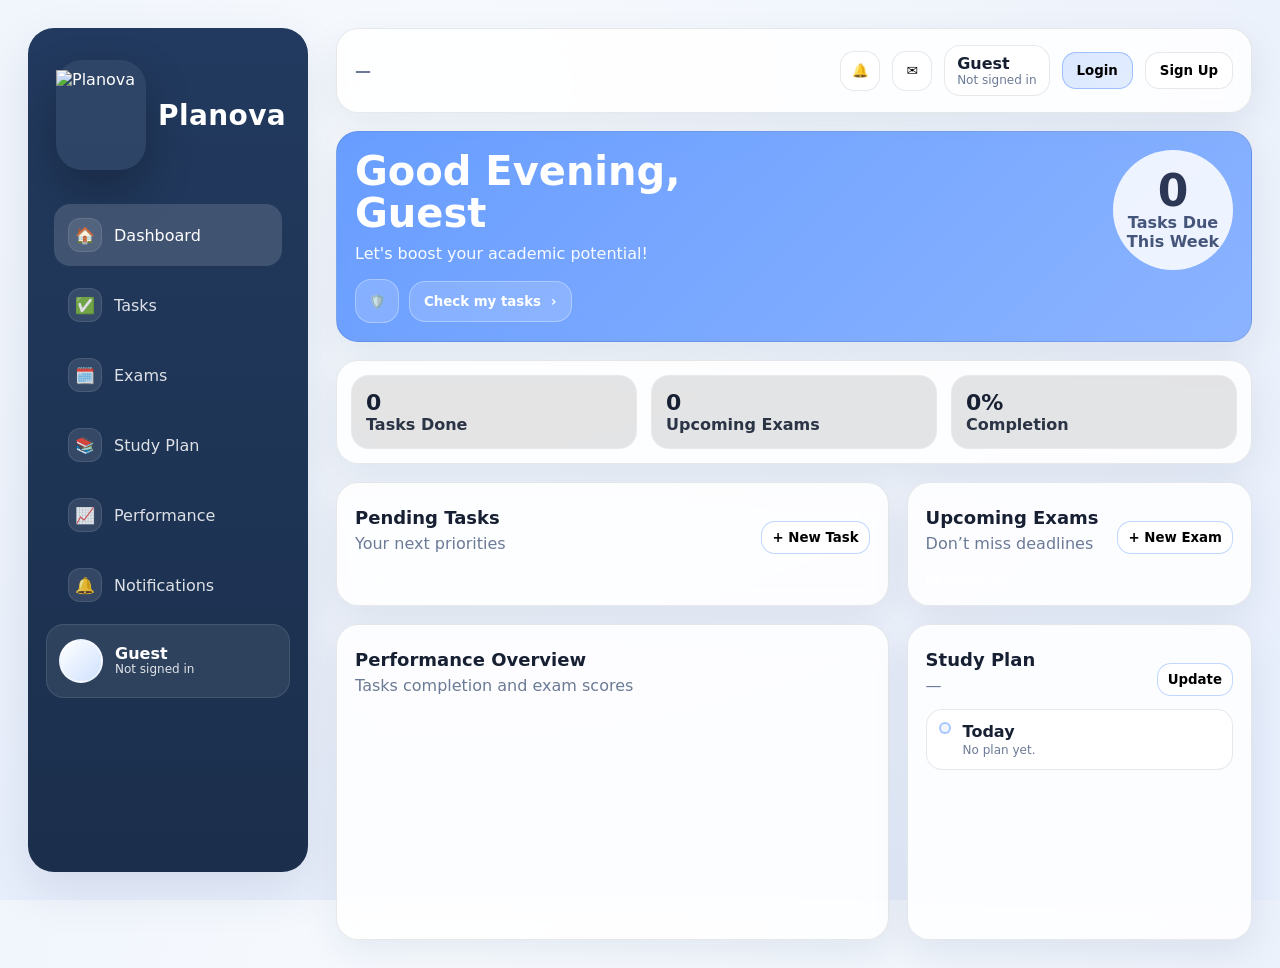
==== index.html @ 7763857a "Add files via upload" ====
<!DOCTYPE html>
<html lang="en">
<head>
  <meta charset="UTF-8" />
  <meta name="viewport" content="width=device-width, initial-scale=1.0" />
  <title>Planova - Dashboard</title>
  <link rel="stylesheet" href="styles.css" />
</head>
<body data-page="Dashboard">
  <div class="layout">
    <aside class="sidebar">
  <div class="brand">
    <div class="brand-badge">
      <img src="assets/logo.png" alt="Planova" class="site-logo" />
    </div>
    <h1>Planova</h1>
  </div>

  <nav class="nav">
    <a class="active" href="index.html"><span class="icon">🏠</span><span>Dashboard</span></a>
    <a href="tasks.html"><span class="icon">✅</span><span>Tasks</span></a>
    <a href="exams.html"><span class="icon">🗓️</span><span>Exams</span></a>
    <a href="study-plan.html"><span class="icon">📚</span><span>Study Plan</span></a>
    <a href="performance.html"><span class="icon">📈</span><span>Performance</span></a>
    <a href="notifications.html"><span class="icon">🔔</span><span>Notifications</span></a>
  </nav>

  <div class="profile-mini">
    <div class="avatar" id="avatarMini" title="Edit Profile" style="cursor:pointer;"></div>
    <div class="meta">
      <div class="name" id="sidebarName" title="Edit Profile" style="cursor:pointer;">Guest</div>
      <div class="email" id="sidebarEmail">Not signed in</div>
    </div>
  </div>
</aside>

    <main class="main">
      <header class="topbar">
        <div class="top-left">
          <div class="datetime" id="dateTime">—</div>
        </div>

        <div class="top-right">
          <button class="icon-btn" id="btnOpenNotifications" title="Notifications">🔔</button>
          <button class="icon-btn" id="btnOpenMail" title="Contact">✉️</button>

          <div class="user-chip">
            <div>
              <div class="u-name" id="userName">Guest</div>
              <div class="u-email" id="userEmail">Not signed in</div>
            </div>
          </div>

          <button class="pill-btn primary" id="btnLogin" type="button">Login</button>
          <button class="pill-btn" id="btnSignup" type="button">Sign Up</button>
          <button class="pill-btn" id="btnLogout" type="button" style="display:none;">Logout</button>
        </div>
      </header>

      <!-- PAGE CONTENT START -->

      <section class="card hero">
        <div class="hero-left">
          <h1>Good Evening,<br><span id="welcomeName">Guest</span></h1>
          <p>Let's boost your academic potential!</p>
          <div class="hero-actions">
            <button class="mini" type="button" title="Shield">🛡️</button>
            <button class="cta" type="button" onclick="location.href='tasks.html'">Check my tasks <span>›</span></button>
          </div>
        </div>

        <div class="ring">
          <div style="text-align:center">
            <div class="big" id="tasksDueCount">0</div>
            <div class="small">Tasks Due<br/>This Week</div>
          </div>
        </div>
      </section>

      <section class="card" style="padding:14px">
        <div class="grid3">
          <div class="stat">
            <div class="num" id="statDone">0</div>
            <div class="lab">Tasks Done</div>
          </div>
          <div class="stat">
            <div class="num" id="statExams">0</div>
            <div class="lab">Upcoming Exams</div>
          </div>
          <div class="stat">
            <div class="num" id="statCompletion">0%</div>
            <div class="lab">Completion</div>
          </div>
        </div>
      </section>

      <section class="content">
  <div class="card">
    <div class="toolbar">
      <div>
        <h2>Pending Tasks</h2>
        <div class="sub">Your next priorities</div>
      </div>
      <button class="small-btn primary" id="btnAddTask" type="button">+ New Task</button>
    </div>
    <div class="list" id="tasksList"></div>
    <div class="helper" id="tasksEmpty">No tasks yet. Add one!</div>
  </div>

  <div class="card">
    <div class="toolbar">
      <div>
        <h2>Upcoming Exams</h2>
        <div class="sub">Don’t miss deadlines</div>
      </div>
      <button class="small-btn primary" id="btnAddExam" type="button">+ New Exam</button>
    </div>
    <div class="list" id="examsList"></div>
    <div class="helper" id="examsEmpty">No exams yet.</div>
  </div>

  <div class="card">
    <div class="toolbar">
      <div>
        <h2>Performance Overview</h2>
        <div class="sub">Tasks completion and exam scores</div>
      </div>
    </div>
    <div style="height:200px; margin-top:12px;">
      <canvas id="dashboardPerformanceChart"></canvas>
    </div>
  </div>

  <div class="card">
    <div class="toolbar">
      <div>
        <h2>Study Plan</h2>
        <div class="sub" id="planRange">—</div>
      </div>
      <button class="small-btn primary" id="btnEditPlan" type="button">Update</button>
    </div>
    <div class="item" style="align-items:flex-start">
      <div class="left" style="align-items:flex-start">
        <div class="dot"></div>
        <div>
          <div class="title">Today</div>
          <div class="meta" id="planText">No plan yet.</div>
        </div>
      </div>
    </div>
  </div>
</section>      <!-- PAGE CONTENT END -->
    </main>
  </div>

  <!-- Auth Modal -->
  <div class="modal-overlay" id="authOverlay" aria-hidden="true">
    <div class="modal" role="dialog" aria-modal="true" aria-labelledby="authTitle">
      <div class="head">
        <h3 id="authTitle">Account</h3>
        <button class="close" id="authClose" type="button">✕</button>
      </div>

      <div class="tabs">
        <button class="tab active" id="tabLogin" type="button">Login</button>
        <button class="tab" id="tabSignup" type="button">Sign Up</button>
        <button class="tab" id="tabForgot" type="button">Forgot?</button>
      </div>

      <div class="notice" id="authNotice"></div>

      <form id="authForm" autocomplete="on">
        <div class="form" id="signupExtra" style="display:none;">
          <div class="field">
            <div class="label">Full name</div>
            <input class="input" id="authFullName" placeholder="e.g., Sarah Ahmed" />
            <div class="helper">This will be shown across the app.</div>
          </div>
          <div></div>
        </div>

        <div class="form">
          <div class="field">
            <div class="label">Email</div>
            <input class="input" id="authEmail" type="email" placeholder="you@example.com" required />
          </div>
          <div class="field">
            <div class="label">Password</div>
            <input class="input" id="authPassword" type="password" placeholder="••••••••" required />
          </div>
        </div>

        <!-- Forgot Password section -->
        <div id="forgotSection" style="display:none;">
          <div class="form single">
            <div class="field">
              <div class="label">Enter your email</div>
              <input class="input" id="forgotEmail" type="email" placeholder="you@example.com" />
              <div class="helper">We'll send a reset link to your email.</div>
            </div>
          </div>
          <div class="actions">
            <button class="btn" id="forgotCancel" type="button">Cancel</button>
            <button class="btn primary" id="forgotSubmit" type="button">Send Reset Link</button>
          </div>
        </div>

        <div id="loginSignupSection">
          <div class="actions">
            <button class="btn" id="authCancel" type="button">Cancel</button>
            <button class="btn primary" id="authSubmit" type="submit">Login</button>
          </div>
        </div>
      </form>
    </div>
  </div>

  <!-- Task Modal -->
  <div class="modal-overlay" id="taskOverlay" aria-hidden="true">
    <div class="modal" role="dialog" aria-modal="true">
      <div class="head">
        <h3>New Task</h3>
        <button class="close" id="taskClose" type="button">✕</button>
      </div>

      <div class="notice" id="taskNotice"></div>

      <form id="taskForm">
        <div class="form">
          <div class="field">
            <div class="label">Title</div>
            <input class="input" id="taskTitle" required placeholder="e.g., Math homework" />
          </div>
          <div class="field">
            <div class="label">Due date</div>
            <input class="input" id="taskDue" type="date" />
          </div>
          <div class="field">
            <div class="label">Priority</div>
            <select class="input" id="taskPriority">
              <option value="normal">Normal</option>
              <option value="high">High</option>
              <option value="low">Low</option>
            </select>
          </div>
          <div class="field">
            <div class="label">Progress (%)</div>
            <input class="input" id="taskProgress" type="number" min="0" max="100" value="0" />
          </div>
        </div>

        <div class="actions">
          <button class="btn" id="taskCancel" type="button">Cancel</button>
          <button class="btn primary" id="taskSave" type="submit">Save</button>
        </div>
      </form>
    </div>
  </div>

  <!-- Exam Modal -->
  <div class="modal-overlay" id="examOverlay" aria-hidden="true">
    <div class="modal" role="dialog" aria-modal="true">
      <div class="head">
        <h3>New Exam</h3>
        <button class="close" id="examClose" type="button">✕</button>
      </div>

      <div class="notice" id="examNotice"></div>

      <form id="examForm">
        <div class="form">
          <div class="field">
            <div class="label">Subject</div>
            <input class="input" id="examSubject" required placeholder="e.g., Calculus II" />
          </div>
          <div class="field">
            <div class="label">Exam date</div>
            <input class="input" id="examDate" type="date" required />
          </div>
          <div class="field">
            <div class="label">Reminder (optional)</div>
            <input class="input" id="examReminder" type="datetime-local" />
          </div>
          <div class="field">
            <div class="label">Score (optional)</div>
            <input class="input" id="examScore" type="number" min="0" max="100" placeholder="e.g., 85" />
          </div>
        </div>

        <div class="actions">
          <button class="btn" id="examCancel" type="button">Cancel</button>
          <button class="btn primary" id="examSave" type="submit">Save</button>
        </div>
      </form>
    </div>
  </div>

  <!-- Study Plan Modal -->
  <div class="modal-overlay" id="planOverlay" aria-hidden="true">
    <div class="modal" role="dialog" aria-modal="true">
      <div class="head">
        <h3>Update Study Plan</h3>
        <button class="close" id="planClose" type="button">✕</button>
      </div>

      <div class="notice" id="planNotice"></div>

      <form id="planForm">
        <div class="form">
          <div class="field">
            <div class="label">Start date</div>
            <input class="input" id="planStart" type="date" required />
          </div>
          <div class="field">
            <div class="label">End date</div>
            <input class="input" id="planEnd" type="date" required />
          </div>
        </div>
        <div class="field" style="margin-top:12px;">
          <div class="label">Plan details</div>
          <textarea class="input" id="planDetails" rows="5" placeholder="Write your plan..." style="resize:vertical"></textarea>
        </div>

        <div class="actions">
          <button class="btn" id="planCancel" type="button">Cancel</button>
          <button class="btn primary" id="planSave" type="submit">Save</button>
        </div>
      </form>
    </div>
  </div>

  <!-- Profile Modal -->
  <div class="modal-overlay" id="profileOverlay" aria-hidden="true">
    <div class="modal" role="dialog" aria-modal="true">
      <div class="head">
        <h3>Edit Profile</h3>
        <button class="close" id="profileClose" type="button">2715</button>
      </div>
      <div class="notice" id="profileNotice"></div>
      <form id="profileForm">
        <div style="display:flex;align-items:center;gap:16px;margin-bottom:16px;">
          <div style="width:72px;height:72px;border-radius:50%;overflow:hidden;border:2px solid rgba(255,255,255,.25);background:linear-gradient(135deg,#ffffff,#cfe1ff);flex-shrink:0;">
            <img id="profileAvatarPreview" src="" alt="Avatar" style="width:100%;height:100%;object-fit:cover;display:none;" />
          </div>
          <div>
            <div class="label">Profile Photo</div>
            <label style="display:inline-block;margin-top:6px;padding:8px 12px;border-radius:12px;border:1px solid rgba(255,255,255,.18);background:rgba(255,255,255,.10);color:#fff;font-size:13px;font-weight:700;cursor:pointer;">
              Choose Photo
              <input type="file" id="profileAvatarInput" accept="image/*" style="display:none;" />
            </label>
            <div class="helper">JPG, PNG 2014 max 2MB</div>
          </div>
        </div>
        <div class="form">
          <div class="field"><div class="label">Full Name</div><input class="input" id="profileName" type="text" placeholder="e.g., Sarah Ahmed" /></div>
          <div class="field"><div class="label">Email</div><input class="input" id="profileEmail" type="email" disabled style="opacity:.6;cursor:not-allowed;" /></div>
          <div class="field"><div class="label">New Password</div><input class="input" id="profilePassword" type="password" placeholder="Leave blank to keep current" /></div>
          <div class="field"><div class="helper" style="margin-top:28px;">Min 6 characters</div></div>
        </div>
        <div class="actions">
          <button class="btn" id="profileCancel" type="button">Cancel</button>
          <button class="btn primary" type="submit">Save Changes</button>
        </div>
      </form>
    </div>
  </div>

  <!-- Supabase -->
  <script src="https://cdn.jsdelivr.net/npm/@supabase/supabase-js@2"></script>
  <script src="https://cdn.jsdelivr.net/npm/chart.js"></script>
  <script src="script.js"></script>
</body>
</html>
---- styles.css ----
:root{
  --bg:#eef3fb;
  --card:#ffffff;
  --nav:#223a5f;
  --nav2:#1b2f4c;
  --text:#172033;
  --muted:#6b7a96;
  --primary:#4f8dff;
  --primary2:#7aa8ff;
  --border:rgba(20,30,60,.10);
  --shadow: 0 18px 50px rgba(15, 35, 80, .10);
  --radius:22px;
}

*{box-sizing:border-box}
html,body{height:100%}
body{
  margin:0;
  font-family: ui-sans-serif, system-ui, -apple-system, Segoe UI, Roboto, "Helvetica Neue", Arial;
  color:var(--text);
  background: radial-gradient(1200px 900px at 35% 10%, #f7fbff 0%, var(--bg) 55%, #e7eefc 100%);
}

a{color:inherit; text-decoration:none}
button{font-family:inherit}
img{max-width:100%}

.layout{
  display:grid;
  grid-template-columns: 280px 1fr;
  min-height:100vh;
  gap:28px;
  padding:28px;
}

.sidebar{
  background: linear-gradient(180deg, var(--nav) 0%, var(--nav2) 100%);
  border-radius: 26px;
  padding: 26px 18px;
  color:#fff;
  box-shadow: var(--shadow);
  position:sticky;
  top:18px;
  height: calc(100vh - 56px);
  overflow:auto;
}

.brand{
  display:flex;
  align-items:center;
  gap:12px;
  padding: 6px 10px 18px 10px;
}

.brand h1{
  font-size:28px;
  margin:0;
  letter-spacing:.4px;
}

.nav{
  margin-top:8px;
  display:flex;
  flex-direction:column;
  gap:8px;
  padding: 8px;
}
.nav a{
  display:flex;
  align-items:center;
  gap:12px;
  padding: 14px 14px;
  border-radius: 16px;
  color: rgba(255,255,255,.85);
  transition:.2s ease;
}
.nav a:hover{background: rgba(255,255,255,.09); color:#fff}
.nav a.active{background: rgba(255,255,255,.14); color:#fff}
.nav .icon{
  width:34px;height:34px;border-radius:12px;
  display:grid;place-items:center;
  background: rgba(255,255,255,.10);
  border:1px solid rgba(255,255,255,.10);
}

.profile-mini{
  margin-top:auto;
  display:flex;
  align-items:center;
  gap:12px;
  padding: 14px 12px;
  border-radius: 18px;
  background: rgba(255,255,255,.08);
  border: 1px solid rgba(255,255,255,.10);
}
.avatar{
  width:44px;height:44px;border-radius:50%;
  background: linear-gradient(135deg,#ffffff,#cfe1ff);
  border:2px solid rgba(255,255,255,.45);
  cursor: pointer;
  transition: .18s ease;
}
.avatar:hover { opacity: .85; transform: scale(1.05); }
.profile-mini .meta{line-height:1.15}
.profile-mini .name{font-weight:700}
.profile-mini .email{opacity:.85;font-size:12px}

.main{
  display:flex;
  flex-direction:column;
  gap:18px;
}

.topbar{
  background: rgba(255,255,255,.85);
  border: 1px solid var(--border);
  border-radius: 22px;
  padding: 16px 18px;
  box-shadow: 0 12px 35px rgba(15,35,80,.08);
  display:flex;
  align-items:center;
  justify-content:space-between;
  backdrop-filter: blur(10px);
}

.top-left{
  display:flex; align-items:center; gap:12px;
}
.page-title{
  margin:0;
  font-size:22px;
}
.datetime{
  color:var(--muted);
  font-weight:600;
}

.top-right{
  display:flex;
  align-items:center;
  gap:12px;
}
.icon-btn{
  width:40px;height:40px;
  border-radius: 14px;
  border:1px solid var(--border);
  background: rgba(255,255,255,.80);
  display:grid;place-items:center;
  cursor:pointer;
  transition:.18s ease;
}
.icon-btn:hover{transform: translateY(-1px); box-shadow: 0 12px 22px rgba(15,35,80,.10)}
.pill-btn{
  padding: 10px 14px;
  border-radius: 14px;
  border: 1px solid var(--border);
  background: rgba(255,255,255,.80);
  cursor:pointer;
  font-weight:700;
  transition:.18s ease;
}
.pill-btn.primary{
  border-color: rgba(79,141,255,.45);
  background: linear-gradient(135deg, rgba(79,141,255,.20), rgba(122,168,255,.20));
}
.pill-btn:hover{transform: translateY(-1px); box-shadow: 0 12px 22px rgba(15,35,80,.10)}
.user-chip{
  display:flex; align-items:center; gap:10px;
  padding: 8px 12px;
  border-radius: 16px;
  border: 1px solid var(--border);
  background: rgba(255,255,255,.80);
}
.user-chip .u-name{font-weight:800}
.user-chip .u-email{color:var(--muted); font-size:12px}

.content{
  display:grid;
  grid-template-columns: 1.6fr 1fr;
  gap:18px;
}
.content.single{grid-template-columns: 1fr}
.card{
  background: rgba(255,255,255,.86);
  border:1px solid var(--border);
  border-radius: var(--radius);
  box-shadow: 0 12px 36px rgba(15,35,80,.08);
  backdrop-filter: blur(10px);
  padding:18px;
}
.card h2{margin:0 0 10px 0; font-size:18px}
.card .sub{color:var(--muted); margin-top:-4px; margin-bottom:14px}

.hero{
  display:flex;
  gap:16px;
  align-items:stretch;
  background: linear-gradient(135deg, rgba(79,141,255,.85), rgba(122,168,255,.85));
  color:#fff;
}
.hero-left{flex:1}
.hero h1{
  margin:0;
  font-size:40px;
  line-height:1.05;
}
.hero p{margin:10px 0 16px 0; opacity:.95}
.hero-actions{display:flex; gap:10px; align-items:center}
.hero-actions .mini{
  width:44px;height:44px;border-radius:16px;
  border:1px solid rgba(255,255,255,.30);
  background: rgba(255,255,255,.16);
}
.hero-actions .cta{
  display:flex; align-items:center; gap:10px;
  padding: 12px 14px;
  border-radius: 16px;
  border:1px solid rgba(255,255,255,.30);
  background: rgba(255,255,255,.16);
  color:#fff;
  font-weight:800;
  cursor:pointer;
}
.hero-actions .cta:hover{background: rgba(255,255,255,.22)}
.ring{
  width:120px;height:120px;border-radius:60px;
  background: rgba(255,255,255,.86);
  display:grid; place-items:center;
  color:#2b3755;
  margin-left:auto;
}
.ring .big{font-size:44px;font-weight:900; line-height:1}
.ring .small{font-weight:800;color:#46557a}

.grid3{
  display:grid;
  grid-template-columns: repeat(3, 1fr);
  gap:14px;
}
.stat{
  border-radius: 18px;
  border:1px solid rgba(255,255,255,.20);
  background: rgba(0,0,0,.10);
  padding:14px;
}
.stat .num{font-weight:900; font-size:22px}
.stat .lab{opacity:.9; font-weight:700}

.list{
  display:flex;
  flex-direction:column;
  gap:10px;
}
.item{
  padding: 12px 12px;
  border-radius: 16px;
  border: 1px solid var(--border);
  background: rgba(255,255,255,.80);
  display:flex;
  align-items:center;
  justify-content:space-between;
  gap:10px;
}
.item .left{display:flex; align-items:center; gap:12px}
.dot{
  width:12px;height:12px;border-radius:50%;
  border:2px solid rgba(79,141,255,.45);
  background: rgba(79,141,255,.08);
}
.item .title{font-weight:800}
.item .meta{color:var(--muted); font-size:12px; margin-top:2px}
.item .actions{display:flex; gap:8px}
.small-btn{
  padding: 8px 10px;
  border-radius: 14px;
  border: 1px solid var(--border);
  background: rgba(255,255,255,.85);
  cursor:pointer;
  font-weight:800;
}
.small-btn.danger{border-color: rgba(255,80,80,.30); color:#b92c2c}
.small-btn.primary{border-color: rgba(79,141,255,.35)}
.small-btn:hover{transform: translateY(-1px); box-shadow: 0 10px 18px rgba(15,35,80,.10)}

.toolbar{
  display:flex;
  gap:12px;
  align-items:center;
  justify-content:space-between;
  margin-top:6px;
  flex-wrap:wrap;
}
.input{
  width:100%;
  padding: 12px 14px;
  border-radius: 16px;
  border: 1px solid var(--border);
  background: rgba(255,255,255,.85);
  outline:none;
  font-weight:650;
}
.input:focus{border-color: rgba(79,141,255,.45); box-shadow: 0 0 0 4px rgba(79,141,255,.12)}
.label{font-size:12px; color:var(--muted); font-weight:800; margin-bottom:6px}

.modal-overlay{
  position:fixed; inset:0;
  background: rgba(5,10,20,.45);
  backdrop-filter: blur(8px);
  display:none;
  align-items:center;
  justify-content:center;
  z-index:9999;
  padding: 18px;
}
.modal{
  width:min(720px, 100%);
  background: rgba(15,25,45,.92);
  color:#fff;
  border-radius: 26px;
  border:1px solid rgba(255,255,255,.12);
  box-shadow: 0 30px 80px rgba(0,0,0,.35);
  padding: 18px;
}
.modal .head{
  display:flex; align-items:center; justify-content:space-between;
  padding: 6px 6px 12px 6px;
}
.modal .head h3{margin:0; font-size:20px}
.modal .close{
  width:38px;height:38px;border-radius:14px;
  border:1px solid rgba(255,255,255,.18);
  background: rgba(255,255,255,.10);
  color:#fff;
  cursor:pointer;
}
.tabs{
  display:flex;
  gap:10px;
  margin: 6px 4px 14px 4px;
}
.tab{
  flex:1;
  padding: 12px 14px;
  border-radius: 16px;
  border:1px solid rgba(255,255,255,.14);
  background: rgba(255,255,255,.08);
  color:#fff;
  font-weight:900;
  cursor:pointer;
}
.tab.active{
  background: rgba(79,141,255,.25);
  border-color: rgba(79,141,255,.35);
}
.form{
  display:grid;
  grid-template-columns: 1fr 1fr;
  gap:12px;
}
.form.single{grid-template-columns: 1fr}
.field{display:flex; flex-direction:column}
.modal .actions{
  display:flex;
  gap:10px;
  justify-content:flex-end;
  margin-top: 14px;
}
.modal .btn{
  padding: 12px 14px;
  border-radius: 16px;
  border:1px solid rgba(255,255,255,.16);
  background: rgba(255,255,255,.10);
  color:#fff;
  font-weight:900;
  cursor:pointer;
}
.modal .btn.primary{
  background: linear-gradient(135deg, rgba(79,141,255,.35), rgba(122,168,255,.30));
  border-color: rgba(79,141,255,.45);
}
.modal .btn:hover{filter: brightness(1.06)}
.helper{color: rgba(255,255,255,.70); font-size:12px; margin-top:6px}
.notice{
  margin-top:10px;
  padding: 10px 12px;
  border-radius: 16px;
  border:1px solid rgba(255,255,255,.14);
  background: rgba(255,255,255,.08);
  color: rgba(255,255,255,.90);
  display:none;
}

@media (max-width: 1100px){
  .layout{grid-template-columns:1fr; padding:18px}
  .sidebar{height:auto; position:relative}
  .content{grid-template-columns:1fr}
  .grid3{grid-template-columns:1fr}
}
.site-logo{
  width: 90px;
  height: 90px;
  object-fit: contain;
  display:block;
  padding: 0;           /* مهم */
  background: none;     /* مهم */
  border: none;         /* مهم */
  box-shadow: none;     /* مهم */
  backdrop-filter: none;/* مهم */
}

.brand-badge{
  width: 110px;
  height: 110px;
  border-radius: 26px;
  display:flex;
  align-items:center;
  justify-content:center;
  background: rgba(255,255,255,0.06);
  box-shadow: 0 20px 45px rgba(0,0,0,0.25);
}

.sidebar{
  flex:0 0 280px; /* عرض ثابت */
}

.main{
  flex:1;
  min-width:0;
}
@media (max-width: 900px){
  .layout{
    grid-template-columns: 1fr;
    padding:18px;
  }
  .sidebar{
    height:auto;
    position:relative;
    top:auto;
  }
}
.grid2 {
  display: grid;
  grid-template-columns: repeat(2, minmax(0, 1fr));
  gap: 16px;
}

.perf-stat-card {
  padding: 16px;
  background: rgba(255,255,255,.80);
}

.perf-main-number {
  font-size: 34px;
  font-weight: 900;
  color: #1d2939;
  margin-top: 8px;
}

.perf-chart-card {
  margin-top: 16px;
  padding: 18px;
  background: rgba(255,255,255,.80);
}

.perf-chart-wrap {
  margin-top: 14px;
  height: 280px;
}

.perf-dashboard-card {
  margin-top: 16px;
  padding: 18px;
  background: rgba(255,255,255,.80);
}

.dashboard-chart-wrap {
  margin-top: 12px;
  height: 240px;
}

@media (max-width: 900px) {
  .grid2 {
    grid-template-columns: 1fr;
  }

  .perf-chart-wrap,
  .dashboard-chart-wrap {
    height: 220px;
  }
}
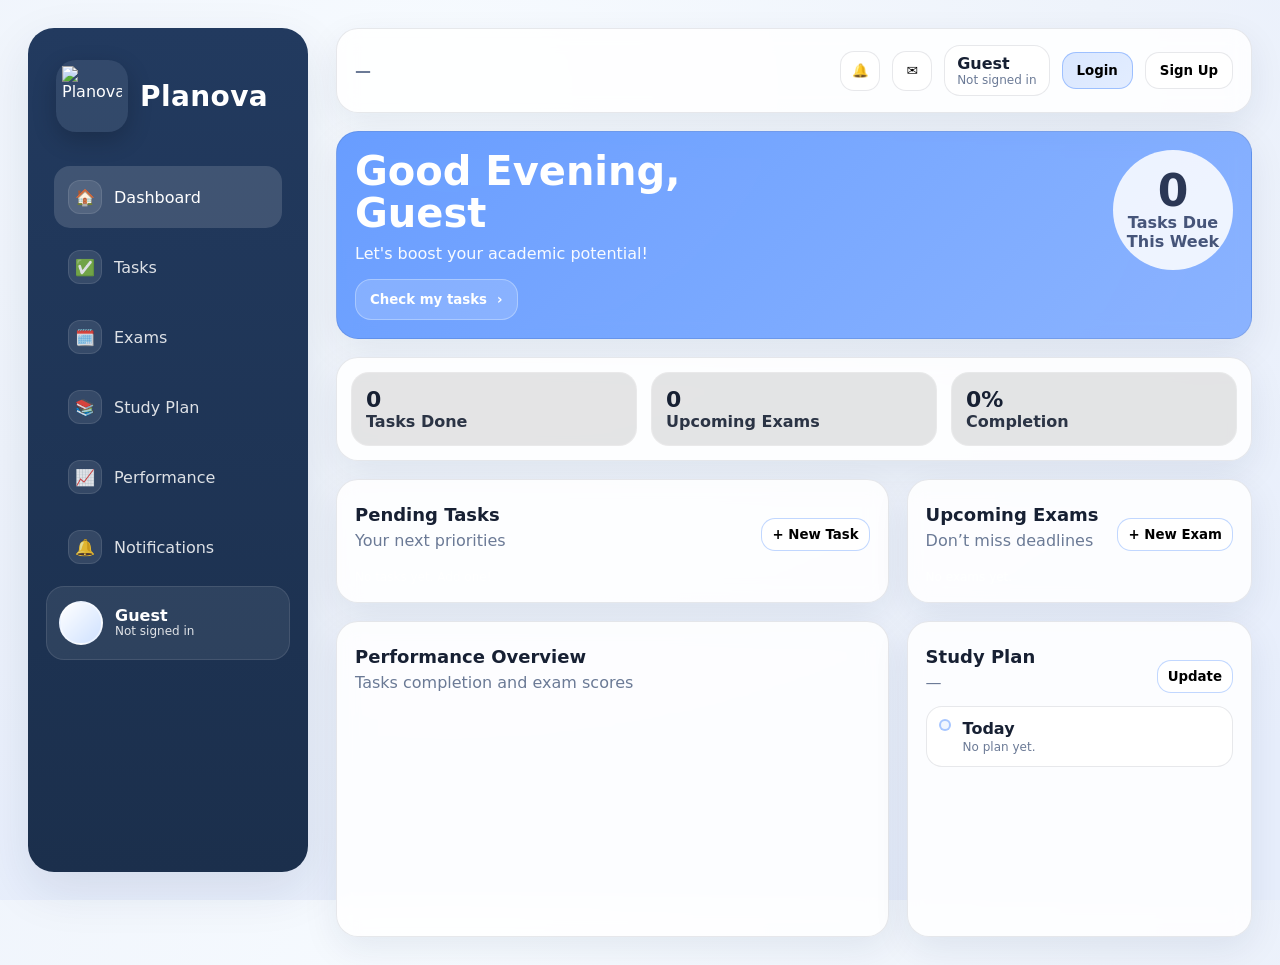
==== commit 5a0effa4: "Add files via upload" ====
--- a/index.html
+++ b/index.html
@@ -64,7 +64,7 @@
           <h1>Good Evening,<br><span id="welcomeName">Guest</span></h1>
           <p>Let's boost your academic potential!</p>
           <div class="hero-actions">
-            <button class="mini" type="button" title="Shield">🛡️</button>
+            <button class="mini" type="button" id="btnAdminPanel" title="Admin Panel" onclick="location.href='admin.html'" style="display:none;">🛡️</button>
             <button class="cta" type="button" onclick="location.href='tasks.html'">Check my tasks <span>›</span></button>
           </div>
         </div>
@@ -275,7 +275,7 @@
           </div>
           <div class="field">
             <div class="label">Exam date</div>
-            <input class="input" id="examDate" type="date" required />
+            <input class="input" id="examDate" type="datetime-local" required />
           </div>
           <div class="field">
             <div class="label">Reminder (optional)</div>
@@ -354,8 +354,8 @@
         <div class="form">
           <div class="field"><div class="label">Full Name</div><input class="input" id="profileName" type="text" placeholder="e.g., Sarah Ahmed" /></div>
           <div class="field"><div class="label">Email</div><input class="input" id="profileEmail" type="email" disabled style="opacity:.6;cursor:not-allowed;" /></div>
-          <div class="field"><div class="label">New Password</div><input class="input" id="profilePassword" type="password" placeholder="Leave blank to keep current" /></div>
-          <div class="field"><div class="helper" style="margin-top:28px;">Min 6 characters</div></div>
+          <div class="field"><div class="helper" style="margin-top:8px;opacity:.7;">To change password, use "Forgot Password" from the login screen.</div></div>
+          <div></div>
         </div>
         <div class="actions">
           <button class="btn" id="profileCancel" type="button">Cancel</button>
--- a/styles.css
+++ b/styles.css
@@ -397,26 +397,26 @@
   .grid3{grid-template-columns:1fr}
 }
 .site-logo{
-  width: 90px;
-  height: 90px;
+  width: 60px;
+  height: 60px;
   object-fit: contain;
   display:block;
-  padding: 0;           /* مهم */
-  background: none;     /* مهم */
-  border: none;         /* مهم */
-  box-shadow: none;     /* مهم */
-  backdrop-filter: none;/* مهم */
+  padding: 0;
+  background: none;
+  border: none;
+  box-shadow: none;
+  backdrop-filter: none;
 }
 
 .brand-badge{
-  width: 110px;
-  height: 110px;
-  border-radius: 26px;
+  width: 72px;
+  height: 72px;
+  border-radius: 20px;
   display:flex;
   align-items:center;
   justify-content:center;
-  background: rgba(255,255,255,0.06);
-  box-shadow: 0 20px 45px rgba(0,0,0,0.25);
+  background: rgba(255,255,255,0.08);
+  box-shadow: 0 8px 24px rgba(0,0,0,0.20);
 }
 
 .sidebar{
@@ -487,4 +487,65 @@
   .dashboard-chart-wrap {
     height: 220px;
   }
-}+}
+/* ===== Responsive - Mobile & Tablet ===== */
+@media (max-width: 768px) {
+  .layout {
+    grid-template-columns: 1fr;
+    padding: 12px;
+    gap: 12px;
+  }
+  .sidebar {
+    height: auto;
+    position: relative;
+    top: auto;
+    border-radius: 18px;
+    padding: 16px 12px;
+  }
+  .brand h1 { font-size: 22px; }
+  .brand-badge { width: 60px; height: 60px; border-radius: 16px; }
+  .site-logo { width: 50px; height: 50px; }
+  .nav { flex-direction: row; flex-wrap: wrap; gap: 6px; }
+  .nav a { padding: 10px 10px; border-radius: 12px; font-size: 13px; gap: 6px; }
+  .nav .icon { width: 28px; height: 28px; border-radius: 10px; font-size: 14px; }
+  .profile-mini { margin-top: 12px; }
+
+  .topbar {
+    flex-wrap: wrap;
+    gap: 8px;
+    padding: 12px 12px;
+    border-radius: 16px;
+  }
+  .top-right { flex-wrap: wrap; gap: 6px; }
+  .user-chip { font-size: 12px; }
+  .pill-btn { padding: 8px 10px; font-size: 13px; }
+
+  .content { grid-template-columns: 1fr; }
+  .grid3 { grid-template-columns: 1fr 1fr; gap: 10px; }
+  .hero h1 { font-size: 26px; }
+  .ring { width: 80px; height: 80px; }
+  .ring .big { font-size: 28px; }
+
+  .modal { padding: 14px; border-radius: 18px; }
+  .form { grid-template-columns: 1fr; }
+  .modal .head h3 { font-size: 17px; }
+
+  .item { flex-wrap: wrap; gap: 8px; }
+  .item .actions { width: 100%; justify-content: flex-end; }
+
+  .perf-chart-wrap { height: 180px; }
+  .dashboard-chart-wrap { height: 180px; }
+  .grid2 { grid-template-columns: 1fr; }
+}
+
+@media (max-width: 480px) {
+  .layout { padding: 8px; gap: 8px; }
+  .grid3 { grid-template-columns: 1fr; }
+  .hero h1 { font-size: 22px; }
+  .topbar { border-radius: 14px; }
+  .card { border-radius: 16px; padding: 14px; }
+  .modal-overlay { padding: 10px; }
+  .small-btn { padding: 6px 8px; font-size: 12px; }
+  .input { padding: 10px 12px; font-size: 14px; }
+  .ring { display: none; }
+}
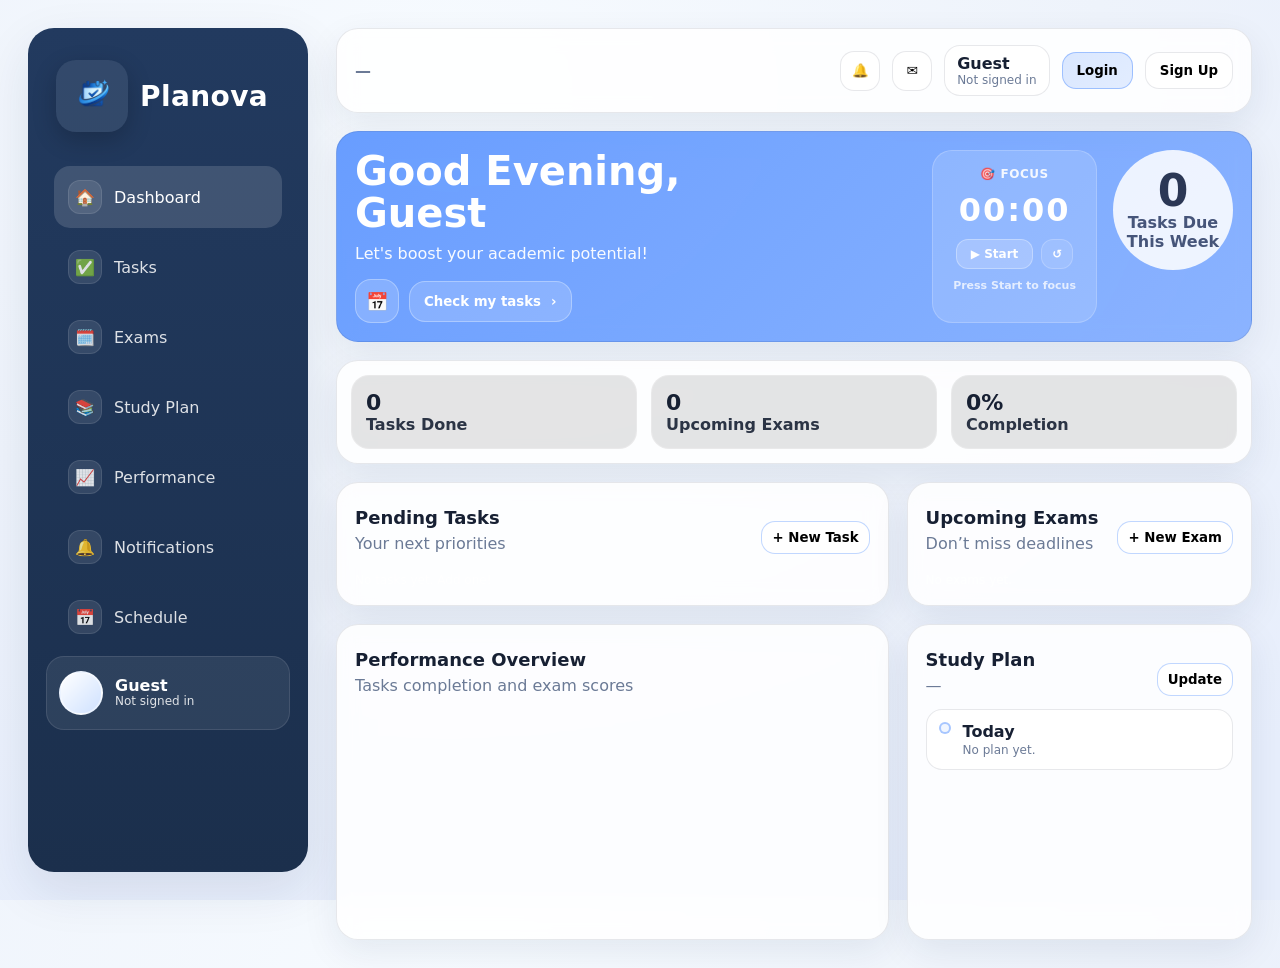
==== commit a37f63b1: "Add files via upload" ====
--- a/index.html
+++ b/index.html
@@ -23,6 +23,7 @@
     <a href="study-plan.html"><span class="icon">📚</span><span>Study Plan</span></a>
     <a href="performance.html"><span class="icon">📈</span><span>Performance</span></a>
     <a href="notifications.html"><span class="icon">🔔</span><span>Notifications</span></a>
+    <a href="schedule.html"><span class="icon">📅</span><span>Schedule</span></a>
   </nav>
 
   <div class="profile-mini">
@@ -65,8 +66,20 @@
           <p>Let's boost your academic potential!</p>
           <div class="hero-actions">
             <button class="mini" type="button" id="btnAdminPanel" title="Admin Panel" onclick="location.href='admin.html'" style="display:none;">🛡️</button>
+            <button class="mini" type="button" title="Schedule Planner" onclick="location.href='schedule.html'" style="font-size:18px;">📅</button>
             <button class="cta" type="button" onclick="location.href='tasks.html'">Check my tasks <span>›</span></button>
           </div>
+        </div>
+
+        <!-- Focus Timer -->
+        <div style="display:flex;flex-direction:column;align-items:center;gap:10px;background:rgba(255,255,255,.14);border-radius:20px;padding:16px 20px;border:1px solid rgba(255,255,255,.20);min-width:140px;">
+          <div style="font-size:12px;font-weight:800;opacity:.9;letter-spacing:.5px;">🎯 FOCUS</div>
+          <div id="focusDisplay" style="font-size:32px;font-weight:900;letter-spacing:2px;font-variant-numeric:tabular-nums;">00:00</div>
+          <div style="display:flex;gap:8px;">
+            <button id="btnFocusStart" type="button" style="padding:7px 14px;border-radius:12px;border:1px solid rgba(255,255,255,.30);background:rgba(255,255,255,.18);color:#fff;font-weight:800;font-size:12px;cursor:pointer;">▶ Start</button>
+            <button id="btnFocusReset" type="button" style="padding:7px 10px;border-radius:12px;border:1px solid rgba(255,255,255,.20);background:rgba(255,255,255,.10);color:#fff;font-weight:800;font-size:12px;cursor:pointer;">↺</button>
+          </div>
+          <div id="focusStatus" style="font-size:11px;opacity:.75;font-weight:700;">Press Start to focus</div>
         </div>
 
         <div class="ring">
@@ -278,11 +291,11 @@
             <input class="input" id="examDate" type="datetime-local" required />
           </div>
           <div class="field">
-            <div class="label">Reminder (optional)</div>
+            <div class="label">Reminder</div>
             <input class="input" id="examReminder" type="datetime-local" />
           </div>
           <div class="field">
-            <div class="label">Score (optional)</div>
+            <div class="label">Score</div>
             <input class="input" id="examScore" type="number" min="0" max="100" placeholder="e.g., 85" />
           </div>
         </div>
--- a/styles.css
+++ b/styles.css
@@ -42,8 +42,13 @@
   position:sticky;
   top:18px;
   height: calc(100vh - 56px);
-  overflow:auto;
-}
+  overflow-y: auto;
+  overflow-x: hidden;
+  scrollbar-width: none;
+  -ms-overflow-style: none;
+  align-self: flex-start;
+}
+.sidebar::-webkit-scrollbar { display: none; }
 
 .brand{
   display:flex;
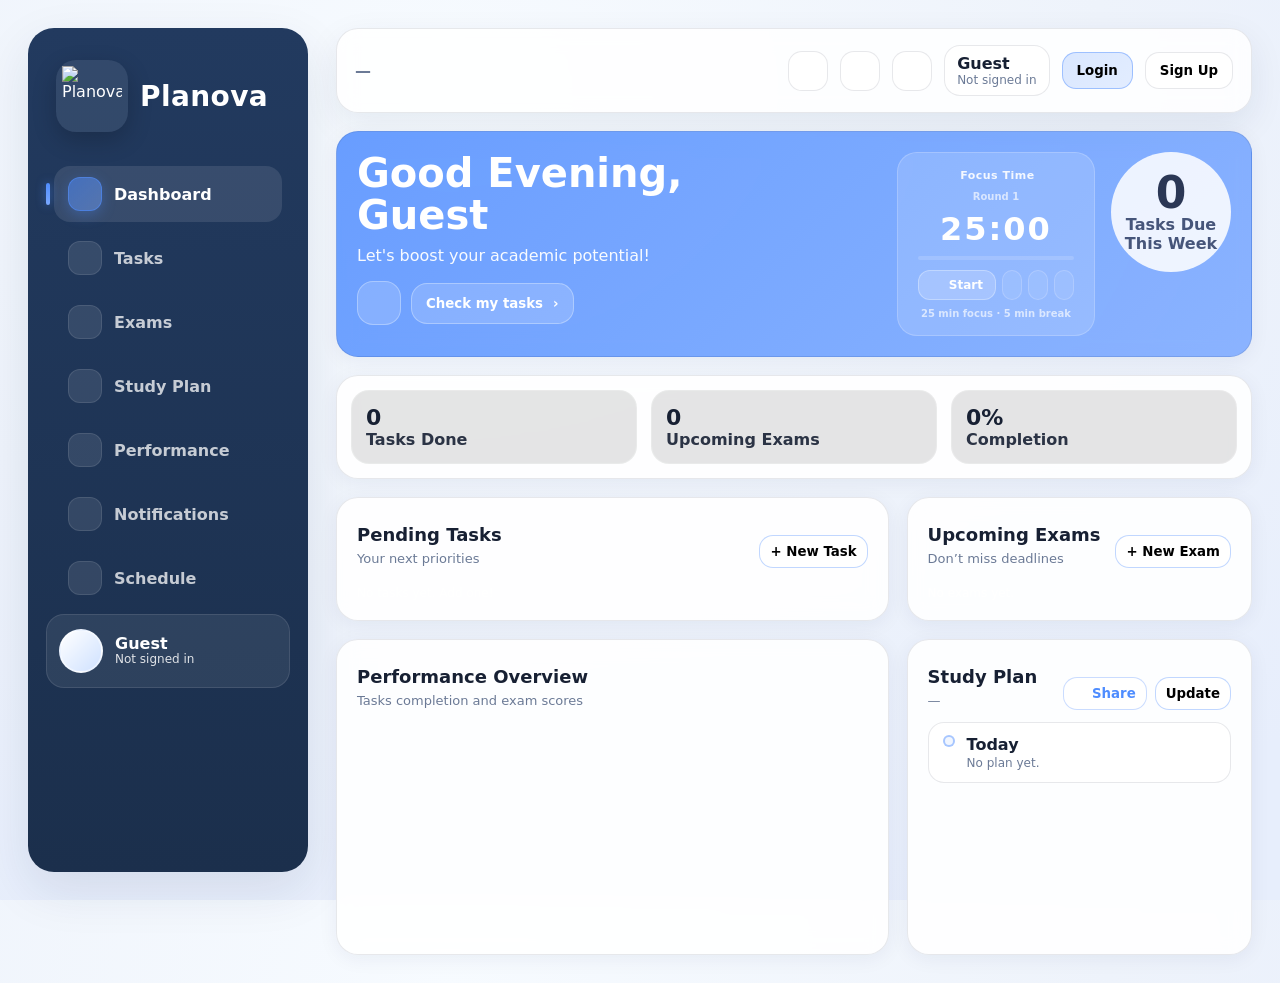
==== commit 61772b8f: "Add files via upload" ====
--- a/index.html
+++ b/index.html
@@ -5,6 +5,16 @@
   <meta name="viewport" content="width=device-width, initial-scale=1.0" />
   <title>Planova - Dashboard</title>
   <link rel="stylesheet" href="styles.css" />
+  <script src="https://unpkg.com/lucide@latest/dist/umd/lucide.min.js"></script>
+  <link rel="manifest" href="manifest.json" />
+  <meta name="mobile-web-app-capable" content="yes" />
+  <meta name="apple-mobile-web-app-capable" content="yes" />
+  <meta name="apple-mobile-web-app-status-bar-style" content="black-translucent" />
+  <meta name="apple-mobile-web-app-title" content="Planova" />
+  <meta name="theme-color" content="#0f2345" />
+  <link rel="apple-touch-icon" href="assets/icon-192.png" />
+  <link rel="apple-touch-icon" sizes="152x152" href="assets/icon-152.png" />
+  <link rel="apple-touch-icon" sizes="144x144" href="assets/icon-144.png" />
 </head>
 <body data-page="Dashboard">
   <div class="layout">
@@ -17,13 +27,13 @@
   </div>
 
   <nav class="nav">
-    <a class="active" href="index.html"><span class="icon">🏠</span><span>Dashboard</span></a>
-    <a href="tasks.html"><span class="icon">✅</span><span>Tasks</span></a>
-    <a href="exams.html"><span class="icon">🗓️</span><span>Exams</span></a>
-    <a href="study-plan.html"><span class="icon">📚</span><span>Study Plan</span></a>
-    <a href="performance.html"><span class="icon">📈</span><span>Performance</span></a>
-    <a href="notifications.html"><span class="icon">🔔</span><span>Notifications</span></a>
-    <a href="schedule.html"><span class="icon">📅</span><span>Schedule</span></a>
+    <a class="active" href="index.html"><span class="icon"><i data-lucide="layout-dashboard"></i></span><span>Dashboard</span></a>
+    <a href="tasks.html"><span class="icon"><i data-lucide="check-square"></i></span><span>Tasks</span></a>
+    <a href="exams.html"><span class="icon"><i data-lucide="calendar-check"></i></span><span>Exams</span></a>
+    <a href="study-plan.html"><span class="icon"><i data-lucide="book-open"></i></span><span>Study Plan</span></a>
+    <a href="performance.html"><span class="icon"><i data-lucide="bar-chart-2"></i></span><span>Performance</span></a>
+    <a href="notifications.html"><span class="icon"><i data-lucide="bell"></i></span><span>Notifications</span></a>
+    <a href="schedule.html"><span class="icon"><i data-lucide="calendar-days"></i></span><span>Schedule</span></a>
   </nav>
 
   <div class="profile-mini">
@@ -42,8 +52,9 @@
         </div>
 
         <div class="top-right">
-          <button class="icon-btn" id="btnOpenNotifications" title="Notifications">🔔</button>
-          <button class="icon-btn" id="btnOpenMail" title="Contact">✉️</button>
+          <button class="icon-btn" id="btnDarkMode" title="Toggle Dark/Light Mode" onclick="toggleDarkMode()"><i data-lucide="moon"></i></button>
+          <button class="icon-btn" id="btnEnablePush" title="Enable browser notifications" onclick="requestPushPermission()" style="display:none;"><i data-lucide="bell-plus"></i></button><button class="icon-btn" id="btnOpenNotifications" title="Notifications"><i data-lucide="bell"></i></button>
+          <button class="icon-btn" id="btnOpenMail" title="Contact"><i data-lucide="mail"></i></button>
 
           <div class="user-chip">
             <div>
@@ -65,21 +76,28 @@
           <h1>Good Evening,<br><span id="welcomeName">Guest</span></h1>
           <p>Let's boost your academic potential!</p>
           <div class="hero-actions">
-            <button class="mini" type="button" id="btnAdminPanel" title="Admin Panel" onclick="location.href='admin.html'" style="display:none;">🛡️</button>
-            <button class="mini" type="button" title="Schedule Planner" onclick="location.href='schedule.html'" style="font-size:18px;">📅</button>
+            <button class="mini" type="button" id="btnAdminPanel" title="Admin Panel" onclick="location.href='admin.html'" style="display:none;"><i data-lucide="shield" style="width:18px;height:18px;"></i></button>
+            <button class="mini" type="button" title="Schedule Planner" onclick="location.href='schedule.html'" style="display:grid;place-items:center;"><i data-lucide="calendar-days" style="width:18px;height:18px;"></i></button>
             <button class="cta" type="button" onclick="location.href='tasks.html'">Check my tasks <span>›</span></button>
           </div>
         </div>
 
-        <!-- Focus Timer -->
-        <div style="display:flex;flex-direction:column;align-items:center;gap:10px;background:rgba(255,255,255,.14);border-radius:20px;padding:16px 20px;border:1px solid rgba(255,255,255,.20);min-width:140px;">
-          <div style="font-size:12px;font-weight:800;opacity:.9;letter-spacing:.5px;">🎯 FOCUS</div>
-          <div id="focusDisplay" style="font-size:32px;font-weight:900;letter-spacing:2px;font-variant-numeric:tabular-nums;">00:00</div>
-          <div style="display:flex;gap:8px;">
-            <button id="btnFocusStart" type="button" style="padding:7px 14px;border-radius:12px;border:1px solid rgba(255,255,255,.30);background:rgba(255,255,255,.18);color:#fff;font-weight:800;font-size:12px;cursor:pointer;">▶ Start</button>
-            <button id="btnFocusReset" type="button" style="padding:7px 10px;border-radius:12px;border:1px solid rgba(255,255,255,.20);background:rgba(255,255,255,.10);color:#fff;font-weight:800;font-size:12px;cursor:pointer;">↺</button>
-          </div>
-          <div id="focusStatus" style="font-size:11px;opacity:.75;font-weight:700;">Press Start to focus</div>
+        <!-- Pomodoro Timer -->
+        <div style="display:flex;flex-direction:column;align-items:center;gap:8px;background:rgba(255,255,255,.14);border-radius:20px;padding:16px 20px;border:1px solid rgba(255,255,255,.20);min-width:160px;">
+          <div id="pomodoroLabel" style="font-size:11px;font-weight:800;opacity:.9;letter-spacing:.5px;"><i data-lucide="target" style="width:12px;height:12px;vertical-align:middle;margin-right:3px;"></i>Focus Time</div>
+          <div id="pomodoroRound" style="font-size:10px;opacity:.65;font-weight:700;">Round 1</div>
+          <div id="pomodoroDisplay" style="font-size:32px;font-weight:900;letter-spacing:2px;font-variant-numeric:tabular-nums;">25:00</div>
+          <!-- Progress bar -->
+          <div style="width:100%;height:4px;background:rgba(255,255,255,.15);border-radius:4px;overflow:hidden;">
+            <div id="pomodoroProgress" style="height:100%;width:0%;border-radius:4px;transition:width .5s ease;background:linear-gradient(90deg,#4f8dff,#7aa8ff);"></div>
+          </div>
+          <div style="display:flex;gap:6px;margin-top:2px;">
+            <button id="btnPomodoroStart" type="button" style="display:flex;align-items:center;gap:5px;padding:7px 12px;border-radius:12px;border:1px solid rgba(255,255,255,.30);background:rgba(255,255,255,.18);color:#fff;font-weight:800;font-size:12px;cursor:pointer;"><i data-lucide="play" style="width:13px;height:13px;"></i> Start</button>
+            <button id="btnPomodoroSkip" type="button" title="Skip" style="padding:7px 9px;border-radius:12px;border:1px solid rgba(255,255,255,.18);background:rgba(255,255,255,.08);color:#fff;font-size:12px;cursor:pointer;"><i data-lucide="skip-forward" style="width:13px;height:13px;"></i></button>
+            <button id="btnPomodoroReset" type="button" title="Reset" style="padding:7px 9px;border-radius:12px;border:1px solid rgba(255,255,255,.18);background:rgba(255,255,255,.08);color:#fff;font-size:12px;cursor:pointer;"><i data-lucide="rotate-ccw" style="width:13px;height:13px;"></i></button>
+            <button id="btnPomodoroSettings" type="button" title="Settings" style="padding:7px 9px;border-radius:12px;border:1px solid rgba(255,255,255,.18);background:rgba(255,255,255,.08);color:#fff;font-size:12px;cursor:pointer;"><i data-lucide="settings-2" style="width:13px;height:13px;"></i></button>
+          </div>
+          <div id="focusStatus" style="font-size:10px;opacity:.65;font-weight:700;">25 min focus · 5 min break</div>
         </div>
 
         <div class="ring">
@@ -150,7 +168,10 @@
         <h2>Study Plan</h2>
         <div class="sub" id="planRange">—</div>
       </div>
-      <button class="small-btn primary" id="btnEditPlan" type="button">Update</button>
+      <div style="display:flex;gap:8px;">
+        <button class="small-btn" id="btnSharePlan" type="button" style="display:flex;align-items:center;gap:5px;"><i data-lucide="share-2" style="width:13px;height:13px;"></i> Share</button>
+        <button class="small-btn primary" id="btnEditPlan" type="button">Update</button>
+      </div>
     </div>
     <div class="item" style="align-items:flex-start">
       <div class="left" style="align-items:flex-start">
@@ -171,7 +192,7 @@
     <div class="modal" role="dialog" aria-modal="true" aria-labelledby="authTitle">
       <div class="head">
         <h3 id="authTitle">Account</h3>
-        <button class="close" id="authClose" type="button">✕</button>
+        <button class="close" id="authClose" type="button"><i data-lucide="x" style="width:16px;height:16px;"></i></button>
       </div>
 
       <div class="tabs">
@@ -233,7 +254,7 @@
     <div class="modal" role="dialog" aria-modal="true">
       <div class="head">
         <h3>New Task</h3>
-        <button class="close" id="taskClose" type="button">✕</button>
+        <button class="close" id="taskClose" type="button"><i data-lucide="x" style="width:16px;height:16px;"></i></button>
       </div>
 
       <div class="notice" id="taskNotice"></div>
@@ -275,7 +296,7 @@
     <div class="modal" role="dialog" aria-modal="true">
       <div class="head">
         <h3>New Exam</h3>
-        <button class="close" id="examClose" type="button">✕</button>
+        <button class="close" id="examClose" type="button"><i data-lucide="x" style="width:16px;height:16px;"></i></button>
       </div>
 
       <div class="notice" id="examNotice"></div>
@@ -312,8 +333,8 @@
   <div class="modal-overlay" id="planOverlay" aria-hidden="true">
     <div class="modal" role="dialog" aria-modal="true">
       <div class="head">
-        <h3>Update Study Plan</h3>
-        <button class="close" id="planClose" type="button">✕</button>
+        <h3 id="planModalTitle">New Study Plan</h3>
+        <button class="close" id="planClose" type="button"><i data-lucide="x" style="width:16px;height:16px;"></i></button>
       </div>
 
       <div class="notice" id="planNotice"></div>
@@ -331,12 +352,12 @@
         </div>
         <div class="field" style="margin-top:12px;">
           <div class="label">Plan details</div>
-          <textarea class="input" id="planDetails" rows="5" placeholder="Write your plan..." style="resize:vertical"></textarea>
+          <textarea class="input" id="planDetails" rows="6" placeholder="e.g.&#10;Monday: Review Chapter 3&#10;Tuesday: Practice math problems&#10;Wednesday: Read notes..." style="resize:vertical"></textarea>
         </div>
 
         <div class="actions">
           <button class="btn" id="planCancel" type="button">Cancel</button>
-          <button class="btn primary" id="planSave" type="submit">Save</button>
+          <button class="btn primary" id="planSave" type="submit">Save Plan</button>
         </div>
       </form>
     </div>
@@ -347,7 +368,7 @@
     <div class="modal" role="dialog" aria-modal="true">
       <div class="head">
         <h3>Edit Profile</h3>
-        <button class="close" id="profileClose" type="button">2715</button>
+        <button class="close" id="profileClose" type="button"><i data-lucide="x" style="width:16px;height:16px;"></i></button>
       </div>
       <div class="notice" id="profileNotice"></div>
       <form id="profileForm">
--- a/styles.css
+++ b/styles.css
@@ -74,19 +74,51 @@
   display:flex;
   align-items:center;
   gap:12px;
-  padding: 14px 14px;
+  padding: 11px 14px;
   border-radius: 16px;
-  color: rgba(255,255,255,.85);
+  color: rgba(255,255,255,.75);
   transition:.2s ease;
-}
-.nav a:hover{background: rgba(255,255,255,.09); color:#fff}
-.nav a.active{background: rgba(255,255,255,.14); color:#fff}
+  position: relative;
+  font-weight: 600;
+}
+.nav a:hover{background: rgba(255,255,255,.08); color:#fff}
+.nav a.active{
+  background: rgba(255,255,255,.10);
+  color:#fff;
+  font-weight: 700;
+}
+.nav a.active::before {
+  content:'';
+  position:absolute;
+  left:-8px;
+  top:50%;
+  transform:translateY(-50%);
+  width:4px;
+  height:22px;
+  border-radius:4px;
+  background: linear-gradient(180deg, #4f8dff, #7aa8ff);
+  box-shadow: 0 0 10px rgba(79,141,255,.6);
+}
 .nav .icon{
   width:34px;height:34px;border-radius:12px;
   display:grid;place-items:center;
   background: rgba(255,255,255,.10);
   border:1px solid rgba(255,255,255,.10);
-}
+  flex-shrink:0;
+  transition:.2s ease;
+}
+.nav a:hover .icon { background: rgba(255,255,255,.18); }
+.nav a.active .icon {
+  background: linear-gradient(135deg, rgba(79,141,255,.55), rgba(122,168,255,.45));
+  border-color: rgba(79,141,255,.55);
+  box-shadow: 0 4px 14px rgba(79,141,255,.30);
+}
+.nav .icon i, .nav .icon svg {
+  width:17px; height:17px;
+  stroke: rgba(255,255,255,.85);
+}
+.nav a.active .icon svg { stroke: #fff; }
+.icon-btn i, .icon-btn svg { width:18px; height:18px; stroke: var(--text); }
 
 .profile-mini{
   margin-top:auto;
@@ -153,8 +185,23 @@
   display:grid;place-items:center;
   cursor:pointer;
   transition:.18s ease;
-}
-.icon-btn:hover{transform: translateY(-1px); box-shadow: 0 12px 22px rgba(15,35,80,.10)}
+  position: relative;
+}
+.icon-btn:hover{
+  transform: translateY(-2px);
+  box-shadow: 0 8px 20px rgba(79,141,255,.15);
+  border-color: rgba(79,141,255,.30);
+  background: #fff;
+}
+.icon-btn.has-badge::after {
+  content:'';
+  position:absolute;
+  top:7px; right:7px;
+  width:8px; height:8px;
+  border-radius:50%;
+  background: #f04545;
+  border: 2px solid #fff;
+}
 .pill-btn{
   padding: 10px 14px;
   border-radius: 14px;
@@ -186,15 +233,19 @@
 }
 .content.single{grid-template-columns: 1fr}
 .card{
-  background: rgba(255,255,255,.86);
+  background: rgba(255,255,255,.90);
   border:1px solid var(--border);
   border-radius: var(--radius);
-  box-shadow: 0 12px 36px rgba(15,35,80,.08);
+  box-shadow: 0 4px 20px rgba(15,35,80,.06);
   backdrop-filter: blur(10px);
-  padding:18px;
-}
-.card h2{margin:0 0 10px 0; font-size:18px}
-.card .sub{color:var(--muted); margin-top:-4px; margin-bottom:14px}
+  padding:20px;
+  transition: box-shadow .2s ease, transform .2s ease;
+}
+.card:hover {
+  box-shadow: 0 8px 32px rgba(15,35,80,.10);
+}
+.card h2{margin:0 0 10px 0; font-size:18px; font-weight:800}
+.card .sub{color:var(--muted); margin-top:-4px; margin-bottom:14px; font-size:13px}
 
 .hero{
   display:flex;
@@ -257,14 +308,21 @@
   gap:10px;
 }
 .item{
-  padding: 12px 12px;
+  padding: 12px 14px;
   border-radius: 16px;
   border: 1px solid var(--border);
-  background: rgba(255,255,255,.80);
+  background: rgba(255,255,255,.85);
   display:flex;
   align-items:center;
   justify-content:space-between;
   gap:10px;
+  transition: .18s ease;
+}
+.item:hover {
+  background: #fff;
+  border-color: rgba(79,141,255,.25);
+  box-shadow: 0 4px 16px rgba(79,141,255,.08);
+  transform: translateX(2px);
 }
 .item .left{display:flex; align-items:center; gap:12px}
 .dot{
@@ -554,3 +612,124 @@
   .input { padding: 10px 12px; font-size: 14px; }
   .ring { display: none; }
 }
+
+/* ===== Pomodoro / Focus Widget ===== */
+#pomodoroDisplay {
+  font-variant-numeric: tabular-nums;
+  transition: color .3s ease;
+}
+#pomodoroProgress {
+  transition: width .8s linear, background .5s ease;
+}
+
+/* ===== Share button ===== */
+#btnSharePlan {
+  color: var(--primary);
+  border-color: rgba(79,141,255,.30);
+}
+#btnSharePlan:hover {
+  background: rgba(79,141,255,.08);
+  border-color: rgba(79,141,255,.50);
+}
+
+/* ===== Push notification bell badge ===== */
+#btnEnablePush {
+  animation: bellPulse 2s ease infinite;
+}
+@keyframes bellPulse {
+  0%,100% { transform: scale(1); }
+  50% { transform: scale(1.08); }
+}
+
+/* ===== DARK MODE ===== */
+[data-theme="dark"] {
+  --bg: #0d1117;
+  --card: #161b22;
+  --nav: #1a2235;
+  --nav2: #111827;
+  --text: #e6edf3;
+  --muted: #8b949e;
+  --border: rgba(255,255,255,.08);
+  --shadow: 0 18px 50px rgba(0,0,0,.4);
+}
+[data-theme="dark"] body {
+  background: radial-gradient(1200px 900px at 35% 10%, #161b22 0%, #0d1117 55%, #111827 100%);
+}
+[data-theme="dark"] .topbar {
+  background: rgba(22,27,34,.90);
+  border-color: rgba(255,255,255,.08);
+}
+[data-theme="dark"] .card {
+  background: rgba(22,27,34,.95);
+  border-color: rgba(255,255,255,.08);
+}
+[data-theme="dark"] .item {
+  background: rgba(255,255,255,.04);
+  border-color: rgba(255,255,255,.08);
+}
+[data-theme="dark"] .item:hover {
+  background: rgba(255,255,255,.07);
+  border-color: rgba(79,141,255,.30);
+}
+[data-theme="dark"] .input {
+  background: rgba(255,255,255,.06);
+  border-color: rgba(255,255,255,.10);
+  color: var(--text);
+}
+[data-theme="dark"] .input:focus {
+  border-color: rgba(79,141,255,.5);
+}
+[data-theme="dark"] .icon-btn {
+  background: rgba(255,255,255,.06);
+  border-color: rgba(255,255,255,.08);
+}
+[data-theme="dark"] .icon-btn i,
+[data-theme="dark"] .icon-btn svg { stroke: var(--text); }
+[data-theme="dark"] .icon-btn:hover {
+  background: rgba(255,255,255,.10);
+  border-color: rgba(79,141,255,.35);
+}
+[data-theme="dark"] .small-btn {
+  background: rgba(255,255,255,.06);
+  border-color: rgba(255,255,255,.10);
+  color: var(--text);
+}
+[data-theme="dark"] .pill-btn {
+  background: rgba(255,255,255,.06);
+  border-color: rgba(255,255,255,.10);
+  color: var(--text);
+}
+[data-theme="dark"] .pill-btn.primary {
+  background: rgba(79,141,255,.20);
+  border-color: rgba(79,141,255,.35);
+}
+[data-theme="dark"] .user-chip {
+  background: rgba(255,255,255,.06);
+  border-color: rgba(255,255,255,.08);
+}
+[data-theme="dark"] .perf-stat-card,
+[data-theme="dark"] .perf-chart-card,
+[data-theme="dark"] .perf-dashboard-card {
+  background: rgba(22,27,34,.95);
+}
+[data-theme="dark"] .stat {
+  background: rgba(255,255,255,.05);
+  border-color: rgba(255,255,255,.08);
+}
+[data-theme="dark"] .tab {
+  background: rgba(255,255,255,.06);
+  border-color: rgba(255,255,255,.10);
+}
+[data-theme="dark"] .tab.active {
+  background: rgba(79,141,255,.22);
+  border-color: rgba(79,141,255,.35);
+}
+
+/* ===== Loading spinner icon ===== */
+.spin-icon {
+  animation: spinIcon 1.2s linear infinite;
+}
+@keyframes spinIcon {
+  from { transform: rotate(0deg); }
+  to { transform: rotate(360deg); }
+}
